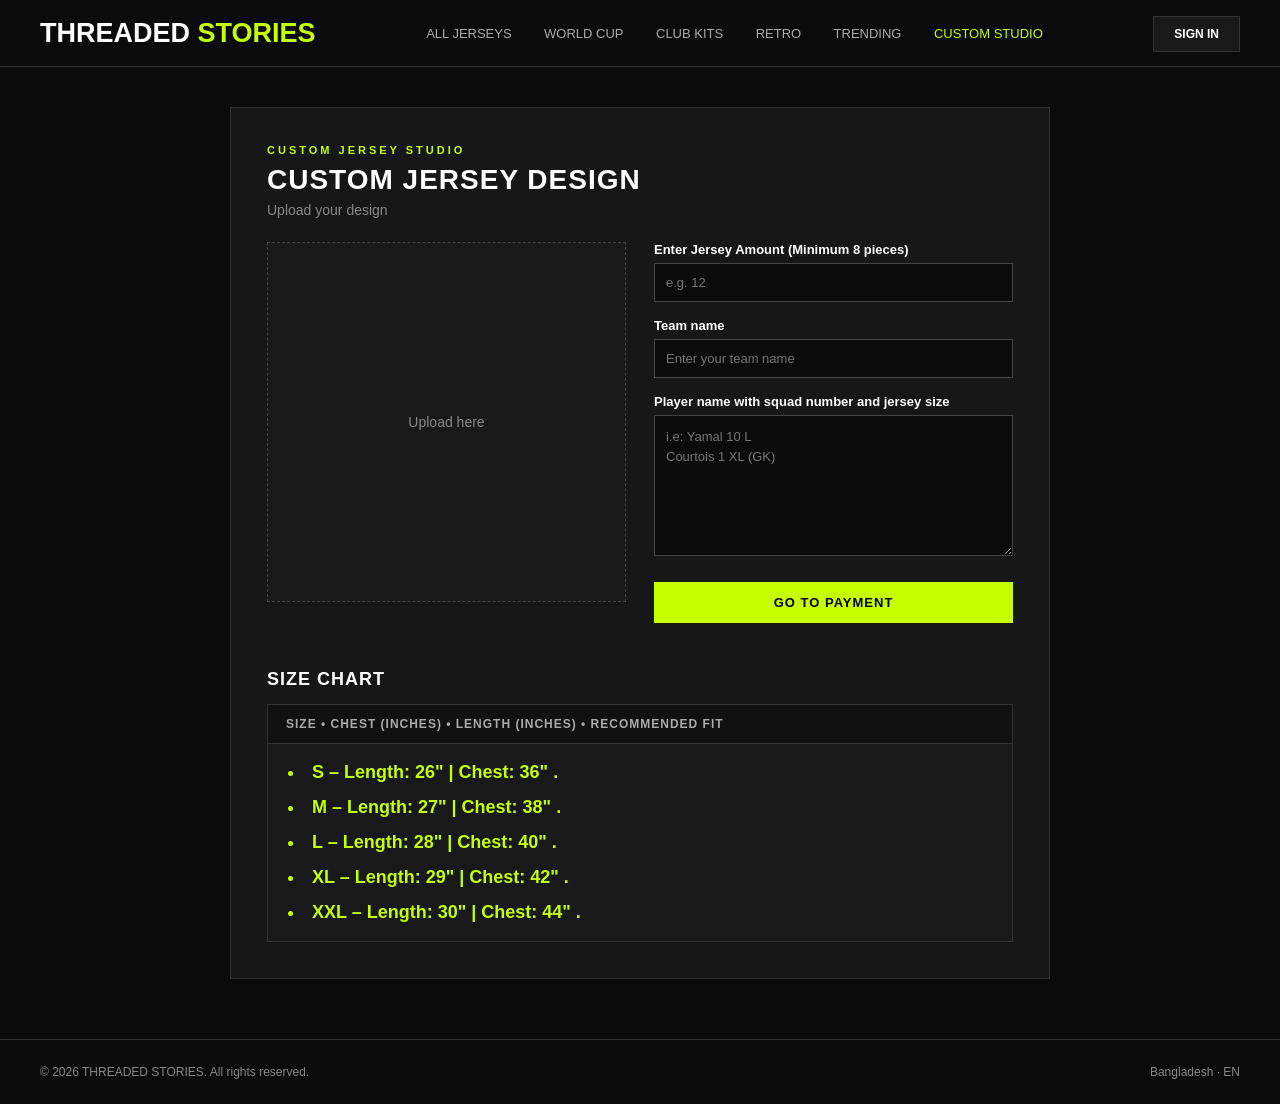
==== Custom Jersey Studio/index.html @ ff3684d8 "Added Custom Jersey Studio with file upload option" ====
<!DOCTYPE html>
<html lang="en">
<head>
  <meta charset="UTF-8">
  <meta name="viewport" content="width=device-width, initial-scale=1.0">
  <title>Threaded Stories — Custom Jersey Studio</title>
  <link rel="stylesheet" href="style.css">
  <link rel="icon" href="../Dashboard/image/mainlogo.webp" type="image/webp">
</head>
<body>

  <!-- Header -->
  <header>
    <h2 class="logo">THREADED<span> STORIES</span></h2>

    <nav>
      <a href="../Dashboard/index.html#products">ALL JERSEYS</a>
      <a href="../Dashboard/index.html#products">WORLD CUP</a>
      <a href="../Dashboard/index.html#products">CLUB KITS</a>
      <a href="../Dashboard/index.html#products">RETRO</a>
      <a href="../Dashboard/index.html#products">TRENDING</a>
      <a href="index.html" class="active-link">CUSTOM STUDIO</a>
    </nav>

    <div class="header-right">
      <a href="../Dashboard/login.html" class="signin-link">SIGN IN</a>
    </div>
  </header>

  <!-- Main Custom Studio Section -->
  <main class="studio-main">
    <section class="studio-card">

      <div class="studio-header">
        <p class="studio-badge">CUSTOM JERSEY STUDIO</p>
        <h1>CUSTOM JERSEY DESIGN</h1>
        <p class="studio-subtitle">Upload your design</p>
      </div>

      <form id="customForm" novalidate>
        <div class="studio-grid">

          <!-- Left Column: Design Upload Box -->
          <div class="upload-column">
            <label for="designUpload" id="uploadBox" class="upload-box">
              <img id="designPreview" src="" alt="Uploaded Jersey Design Preview">
              <span id="uploadPlaceholder">Upload here</span>
            </label>
            <input type="file" id="designUpload" accept="image/*" class="file-input">
            <span class="error" id="uploadError"></span>
          </div>

          <!-- Right Column: Order Form -->
          <div class="form-column">
            <div class="form-group">
              <label for="jerseyAmount">Enter Jersey Amount (Minimum 8 pieces)</label>
              <input type="number" id="jerseyAmount" min="8" placeholder="e.g. 12">
              <span class="error" id="amountError"></span>
            </div>

            <div class="form-group">
              <label for="teamName">Team name</label>
              <input type="text" id="teamName" placeholder="Enter your team name">
              <span class="error" id="teamError"></span>
            </div>

            <div class="form-group">
              <label for="playerList">Player name with squad number and jersey size</label>
              <textarea id="playerList" rows="6" placeholder="i.e: Yamal 10 L&#10;Courtois 1 XL (GK)"></textarea>
              <span class="error" id="playerError"></span>
            </div>

            <button type="submit" class="payment-btn">GO TO PAYMENT</button>
            <p id="formMessage" class="form-message"></p>
          </div>

        </div>
      </form>

      <!-- Size Chart Section -->
      <div class="size-chart-section">
        <h2>SIZE CHART</h2>

        <div class="size-chart-box">
          <div class="size-chart-head">
            SIZE &bull; CHEST (INCHES) &bull; LENGTH (INCHES) &bull; RECOMMENDED FIT
          </div>

          <ul class="size-chart-list">
            <li>S &ndash; Length: 26" | Chest: 36" .</li>
            <li>M &ndash; Length: 27" | Chest: 38" .</li>
            <li>L &ndash; Length: 28" | Chest: 40" .</li>
            <li>XL &ndash; Length: 29" | Chest: 42" .</li>
            <li>XXL &ndash; Length: 30" | Chest: 44" .</li>
          </ul>
        </div>
      </div>

    </section>
  </main>

  <!-- Footer -->
  <div class="copyright">
    &copy; 2026 THREADED STORIES. All rights reserved.
    <span>Bangladesh &middot; EN</span>
  </div>

  <script src="script.js"></script>
</body>
</html>
---- Custom Jersey Studio/style.css ----
/* Starter Reset */
* {
  margin: 0;
  padding: 0;
  box-sizing: border-box;
}

:root {
  --bg-body: #0b0b0b;
  --bg-hero: #111111;
  --bg-card: #171717;
  --bg-surface: #191919;
  --border-dark: #222222;
  --border-subtle: #333333;
  --border-input: #444444;
  --accent-lime: #c6ff00;
  --accent-red: #ff3333;
  --text-primary: #ffffff;
  --text-secondary: #aaaaaa;
  --text-muted: #888888;
}

html {
  scroll-behavior: smooth;
}

body {
  background-color: var(--bg-body);
  color: var(--text-primary);
  font-family: Arial, sans-serif;
}

img {
  max-width: 100%;
}

/* Header */
header {
  height: 67px;
  display: flex;
  align-items: center;
  justify-content: space-between;
  padding-top: 0;
  padding-right: 40px;
  padding-bottom: 0;
  padding-left: 40px;
  border-bottom: 1px solid var(--border-subtle);
  background-color: var(--bg-body);
  position: sticky;
  top: 0;
  z-index: 50;
}

.logo {
  font-size: 27px;
  font-weight: bold;
}

.logo span {
  color: var(--accent-lime);
}

nav a {
  color: var(--text-secondary);
  text-decoration: none;
  margin-top: 0;
  margin-right: 14px;
  margin-bottom: 0;
  margin-left: 14px;
  font-size: 13px;
}

nav a:hover,
nav a.active-link {
  color: var(--accent-lime);
}

.signin-link {
  padding-top: 10px;
  padding-right: 20px;
  padding-bottom: 10px;
  padding-left: 20px;
  border: 1px solid var(--border-subtle);
  background-color: var(--bg-surface);
  color: var(--text-primary);
  text-decoration: none;
  font-size: 12px;
  font-weight: bold;
  cursor: pointer;
}

.signin-link:hover {
  border-color: var(--accent-lime);
  color: var(--accent-lime);
}

/* Main Studio Container */
.studio-main {
  padding-top: 40px;
  padding-right: 24px;
  padding-bottom: 60px;
  padding-left: 24px;
}

.studio-card {
  max-width: 820px;
  margin-top: 0;
  margin-right: auto;
  margin-bottom: 0;
  margin-left: auto;
  background-color: var(--bg-card);
  border: 1px solid var(--border-subtle);
  padding: 36px;
}

.studio-header {
  margin-bottom: 24px;
}

.studio-badge {
  color: var(--accent-lime);
  font-size: 11px;
  font-weight: bold;
  letter-spacing: 3px;
  margin-bottom: 8px;
}

.studio-header h1 {
  font-size: 28px;
  letter-spacing: 1px;
  margin-bottom: 6px;
}

.studio-subtitle {
  color: var(--text-muted);
  font-size: 14px;
}

/* Two-Column Form Grid */
.studio-grid {
  display: grid;
  grid-template-columns: 1fr 1fr;
  gap: 28px;
  margin-bottom: 34px;
}

/* Left Upload Box */
.upload-column {
  display: flex;
  flex-direction: column;
}

.upload-box {
  width: 100%;
  min-height: 360px;
  background-color: var(--bg-surface);
  border: 1px dashed var(--border-input);
  display: flex;
  align-items: center;
  justify-content: center;
  color: var(--text-muted);
  font-size: 14px;
  cursor: pointer;
  overflow: hidden;
  padding: 12px;
}

.upload-box:hover {
  border-color: var(--accent-lime);
  color: var(--accent-lime);
}

#designPreview {
  display: none;
  width: 100%;
  height: 100%;
  object-fit: contain;
}

.file-input {
  display: none;
}

/* Right Form Column */
.form-group {
  margin-bottom: 16px;
}

.form-group label {
  display: block;
  font-size: 13px;
  font-weight: bold;
  color: var(--text-primary);
  margin-bottom: 6px;
}

.form-group input,
.form-group textarea {
  width: 100%;
  background-color: var(--bg-body);
  border: 1px solid var(--border-input);
  color: var(--text-primary);
  padding: 11px;
  font-family: Arial, sans-serif;
  font-size: 13px;
  outline: none;
}

.form-group textarea {
  resize: vertical;
  line-height: 1.5;
}

.form-group input:focus,
.form-group textarea:focus {
  border-color: var(--accent-lime);
}

/* Validation Classes used by JavaScript */
.error {
  display: block;
  color: var(--accent-red);
  font-size: 12px;
  margin-top: 5px;
}

.errorBorder {
  border-color: var(--accent-red);
}

.successBorder {
  border-color: var(--accent-lime);
}

/* Submit Button */
.payment-btn {
  width: 100%;
  padding-top: 13px;
  padding-right: 16px;
  padding-bottom: 13px;
  padding-left: 16px;
  border: none;
  background-color: var(--accent-lime);
  color: #000000;
  font-size: 13px;
  font-weight: bold;
  letter-spacing: 1px;
  cursor: pointer;
  margin-top: 6px;
}

.payment-btn:hover {
  opacity: 0.9;
}

.form-message {
  margin-top: 12px;
  font-size: 13px;
  color: var(--accent-lime);
}

/* Size Chart */
.size-chart-section h2 {
  font-size: 18px;
  letter-spacing: 1px;
  margin-bottom: 14px;
}

.size-chart-box {
  background-color: var(--bg-surface);
  border: 1px solid var(--border-subtle);
}

.size-chart-head {
  background-color: var(--bg-hero);
  border-bottom: 1px solid var(--border-subtle);
  padding-top: 12px;
  padding-right: 18px;
  padding-bottom: 12px;
  padding-left: 18px;
  font-size: 12px;
  font-weight: bold;
  letter-spacing: 1px;
  color: var(--text-secondary);
}

.size-chart-list {
  list-style-position: inside;
  padding-top: 18px;
  padding-right: 20px;
  padding-bottom: 18px;
  padding-left: 20px;
}

.size-chart-list li {
  color: var(--accent-lime);
  font-size: 18px;
  font-weight: bold;
  margin-bottom: 14px;
}

.size-chart-list li:last-child {
  margin-bottom: 0;
}

/* Footer Copyright */
.copyright {
  padding-top: 25px;
  padding-right: 40px;
  padding-bottom: 25px;
  padding-left: 40px;
  border-top: 1px solid var(--border-subtle);
  color: var(--text-muted);
  font-size: 12px;
  display: flex;
  justify-content: space-between;
}

/* Responsive Design */
@media (max-width: 768px) {
  header {
    padding: 15px;
    height: auto;
    flex-wrap: wrap;
    gap: 15px;
  }

  nav {
    display: none;
  }

  .studio-card {
    padding: 20px;
  }

  .studio-grid {
    grid-template-columns: 1fr;
  }

  .upload-box {
    min-height: 240px;
  }

  .size-chart-list li {
    font-size: 15px;
  }
}
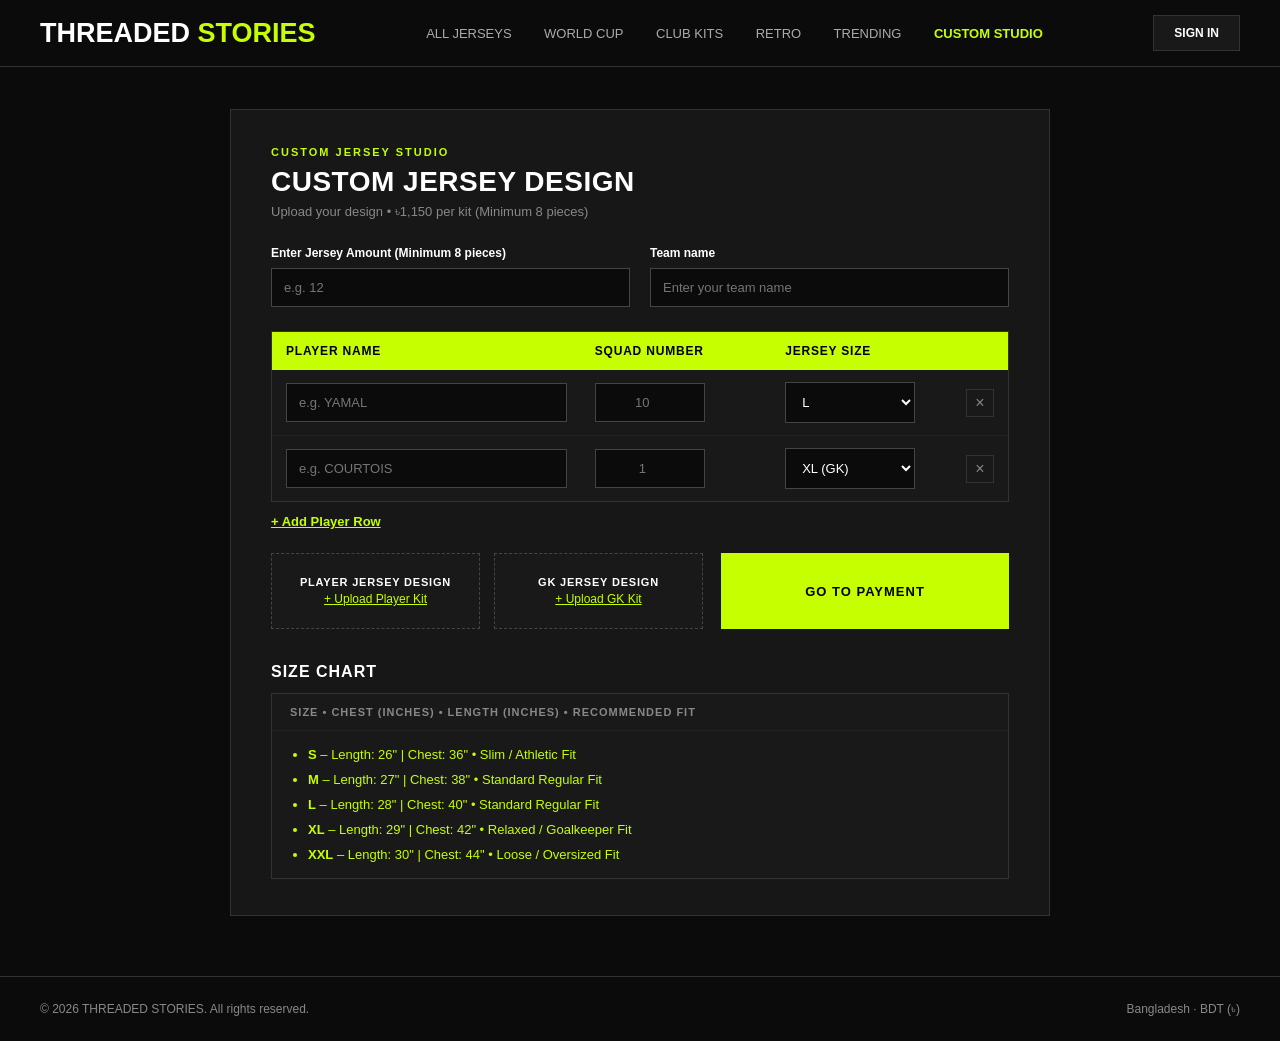
==== commit 30bc2d97: "Update Custom Jersey Studio" ====
--- a/Custom Jersey Studio/index.html
+++ b/Custom Jersey Studio/index.html
@@ -5,13 +5,13 @@
   <meta name="viewport" content="width=device-width, initial-scale=1.0">
   <title>Threaded Stories — Custom Jersey Studio</title>
   <link rel="stylesheet" href="style.css">
-  <link rel="icon" href="../Dashboard/image/mainlogo.webp" type="image/webp">
+  <link rel="icon" href="../Dashboard/mainlogo.webp" type="image/webp">
 </head>
 <body>
 
-  <!-- Header -->
+  <!-- Top Storefront Header -->
   <header>
-    <h2 class="logo">THREADED<span> STORIES</span></h2>
+    <h2 class="logo"><a href="../Dashboard/index.html">THREADED<span> STORIES</span></a></h2>
 
     <nav>
       <a href="../Dashboard/index.html#products">ALL JERSEYS</a>
@@ -19,7 +19,7 @@
       <a href="../Dashboard/index.html#products">CLUB KITS</a>
       <a href="../Dashboard/index.html#products">RETRO</a>
       <a href="../Dashboard/index.html#products">TRENDING</a>
-      <a href="index.html" class="active-link">CUSTOM STUDIO</a>
+      <a href="index.html" class="active-nav">CUSTOM STUDIO</a>
     </nav>
 
     <div class="header-right">
@@ -27,82 +27,154 @@
     </div>
   </header>
 
-  <!-- Main Custom Studio Section -->
-  <main class="studio-main">
-    <section class="studio-card">
+  <!-- Main Custom Jersey Studio Container -->
+  <main class="studio-wrapper">
+    <div class="studio-card">
 
-      <div class="studio-header">
-        <p class="studio-badge">CUSTOM JERSEY STUDIO</p>
-        <h1>CUSTOM JERSEY DESIGN</h1>
-        <p class="studio-subtitle">Upload your design</p>
-      </div>
+      <small class="studio-eyebrow">CUSTOM JERSEY STUDIO</small>
+      <h1 class="studio-title">CUSTOM JERSEY DESIGN</h1>
+      <p class="studio-subtitle">Upload your design &bull; &#2547;1,150 per kit (Minimum 8 pieces)</p>
 
-      <form id="customForm" novalidate>
-        <div class="studio-grid">
+      <form id="customStudioForm" novalidate>
 
-          <!-- Left Column: Design Upload Box -->
-          <div class="upload-column">
-            <label for="designUpload" id="uploadBox" class="upload-box">
-              <img id="designPreview" src="" alt="Uploaded Jersey Design Preview">
-              <span id="uploadPlaceholder">Upload here</span>
-            </label>
-            <input type="file" id="designUpload" accept="image/*" class="file-input">
-            <span class="error" id="uploadError"></span>
+        <!-- Top Two Inputs: Jersey Amount & Team Name -->
+        <div class="top-meta-grid">
+          <div class="field-block">
+            <label for="jerseyAmount">Enter Jersey Amount (Minimum 8 pieces)</label>
+            <input type="number" id="jerseyAmount" min="8" placeholder="e.g. 12" class="ts-input">
           </div>
 
-          <!-- Right Column: Order Form -->
-          <div class="form-column">
-            <div class="form-group">
-              <label for="jerseyAmount">Enter Jersey Amount (Minimum 8 pieces)</label>
-              <input type="number" id="jerseyAmount" min="8" placeholder="e.g. 12">
-              <span class="error" id="amountError"></span>
-            </div>
+          <div class="field-block">
+            <label for="teamNameInput">Team name</label>
+            <input type="text" id="teamNameInput" placeholder="Enter your team name" class="ts-input">
+          </div>
+        </div>
 
-            <div class="form-group">
-              <label for="teamName">Team name</label>
-              <input type="text" id="teamName" placeholder="Enter your team name">
-              <span class="error" id="teamError"></span>
-            </div>
+        <!-- Player Roster Table -->
+        <div class="roster-table-wrap">
+          <table class="roster-table">
+            <thead>
+              <tr>
+                <th>PLAYER NAME</th>
+                <th>SQUAD NUMBER</th>
+                <th>JERSEY SIZE</th>
+                <th class="action-col"></th>
+              </tr>
+            </thead>
+            <tbody id="rosterTableBody">
+              <tr>
+                <td>
+                  <input type="text" class="ts-input player-name-input" placeholder="e.g. YAMAL">
+                </td>
+                <td>
+                  <input type="number" class="ts-input squad-num-input" min="0" max="99" placeholder="10">
+                </td>
+                <td>
+                  <select class="ts-input size-select-input">
+                    <option value="S">S</option>
+                    <option value="M">M</option>
+                    <option value="L" selected>L</option>
+                    <option value="XL">XL</option>
+                    <option value="XXL">XXL</option>
+                    <option value="S (GK)">S (GK)</option>
+                    <option value="M (GK)">M (GK)</option>
+                    <option value="L (GK)">L (GK)</option>
+                    <option value="XL (GK)">XL (GK)</option>
+                    <option value="XXL (GK)">XXL (GK)</option>
+                  </select>
+                </td>
+                <td class="action-col">
+                  <button type="button" class="remove-row-btn" title="Remove row">&times;</button>
+                </td>
+              </tr>
 
-            <div class="form-group">
-              <label for="playerList">Player name with squad number and jersey size</label>
-              <textarea id="playerList" rows="6" placeholder="i.e: Yamal 10 L&#10;Courtois 1 XL (GK)"></textarea>
-              <span class="error" id="playerError"></span>
-            </div>
+              <tr>
+                <td>
+                  <input type="text" class="ts-input player-name-input" placeholder="e.g. COURTOIS">
+                </td>
+                <td>
+                  <input type="number" class="ts-input squad-num-input" min="0" max="99" placeholder="1">
+                </td>
+                <td>
+                  <select class="ts-input size-select-input">
+                    <option value="S">S</option>
+                    <option value="M">M</option>
+                    <option value="L">L</option>
+                    <option value="XL">XL</option>
+                    <option value="XXL">XXL</option>
+                    <option value="S (GK)">S (GK)</option>
+                    <option value="M (GK)">M (GK)</option>
+                    <option value="L (GK)">L (GK)</option>
+                    <option value="XL (GK)" selected>XL (GK)</option>
+                    <option value="XXL (GK)">XXL (GK)</option>
+                  </select>
+                </td>
+                <td class="action-col">
+                  <button type="button" class="remove-row-btn" title="Remove row">&times;</button>
+                </td>
+              </tr>
+            </tbody>
+          </table>
+        </div>
 
-            <button type="submit" class="payment-btn">GO TO PAYMENT</button>
-            <p id="formMessage" class="form-message"></p>
+        <button type="button" id="addPlayerRowBtn" class="add-row-link">+ Add Player Row</button>
+
+        <!-- Bottom Row: Separate Player & GK Jersey Design Uploads + GO TO PAYMENT -->
+        <div class="bottom-upload-action-row">
+          <div class="dual-upload-group">
+
+            <!-- Left: Player Jersey Design -->
+            <label for="playerKitUpload" class="design-dropzone">
+              <img id="playerKitPreview" src="" alt="Player Jersey Design Preview">
+              <div id="playerKitPlaceholder" class="dropzone-text">
+                <strong>PLAYER JERSEY DESIGN</strong>
+                <span>+ Upload Player Kit</span>
+              </div>
+            </label>
+            <input type="file" id="playerKitUpload" accept="image/*" style="display: none;">
+
+            <!-- Right: GK Jersey Design -->
+            <label for="gkKitUpload" class="design-dropzone">
+              <img id="gkKitPreview" src="" alt="GK Jersey Design Preview">
+              <div id="gkKitPlaceholder" class="dropzone-text">
+                <strong>GK JERSEY DESIGN</strong>
+                <span>+ Upload GK Kit</span>
+              </div>
+            </label>
+            <input type="file" id="gkKitUpload" accept="image/*" style="display: none;">
+
           </div>
 
+          <button type="submit" class="payment-btn">GO TO PAYMENT</button>
         </div>
+
+        <p id="studioFeedback" class="feedback-msg"></p>
       </form>
 
       <!-- Size Chart Section -->
-      <div class="size-chart-section">
-        <h2>SIZE CHART</h2>
-
+      <section class="size-chart-section">
+        <h3>SIZE CHART</h3>
         <div class="size-chart-box">
-          <div class="size-chart-head">
+          <div class="size-chart-header">
             SIZE &bull; CHEST (INCHES) &bull; LENGTH (INCHES) &bull; RECOMMENDED FIT
           </div>
-
           <ul class="size-chart-list">
-            <li>S &ndash; Length: 26" | Chest: 36" .</li>
-            <li>M &ndash; Length: 27" | Chest: 38" .</li>
-            <li>L &ndash; Length: 28" | Chest: 40" .</li>
-            <li>XL &ndash; Length: 29" | Chest: 42" .</li>
-            <li>XXL &ndash; Length: 30" | Chest: 44" .</li>
+            <li><strong>S</strong> &ndash; Length: 26&quot; | Chest: 36&quot; &bull; Slim / Athletic Fit</li>
+            <li><strong>M</strong> &ndash; Length: 27&quot; | Chest: 38&quot; &bull; Standard Regular Fit</li>
+            <li><strong>L</strong> &ndash; Length: 28&quot; | Chest: 40&quot; &bull; Standard Regular Fit</li>
+            <li><strong>XL</strong> &ndash; Length: 29&quot; | Chest: 42&quot; &bull; Relaxed / Goalkeeper Fit</li>
+            <li><strong>XXL</strong> &ndash; Length: 30&quot; | Chest: 44&quot; &bull; Loose / Oversized Fit</li>
           </ul>
         </div>
-      </div>
+      </section>
 
-    </section>
+    </div>
   </main>
 
   <!-- Footer -->
   <div class="copyright">
     &copy; 2026 THREADED STORIES. All rights reserved.
-    <span>Bangladesh &middot; EN</span>
+    <span>Bangladesh &middot; BDT (&#2547;)</span>
   </div>
 
   <script src="script.js"></script>
--- a/Custom Jersey Studio/style.css
+++ b/Custom Jersey Studio/style.css
@@ -1,4 +1,4 @@
-/* Starter Reset */
+/* Reset & Threaded Stories Design Tokens */
 * {
   margin: 0;
   padding: 0;
@@ -20,30 +20,19 @@
   --text-muted: #888888;
 }
 
-html {
-  scroll-behavior: smooth;
-}
-
 body {
   background-color: var(--bg-body);
   color: var(--text-primary);
   font-family: Arial, sans-serif;
 }
 
-img {
-  max-width: 100%;
-}
-
-/* Header */
+/* Top Storefront Header */
 header {
   height: 67px;
   display: flex;
   align-items: center;
   justify-content: space-between;
-  padding-top: 0;
-  padding-right: 40px;
-  padding-bottom: 0;
-  padding-left: 40px;
+  padding: 0 40px;
   border-bottom: 1px solid var(--border-subtle);
   background-color: var(--bg-body);
   position: sticky;
@@ -56,6 +45,11 @@
   font-weight: bold;
 }
 
+.logo a {
+  color: var(--text-primary);
+  text-decoration: none;
+}
+
 .logo span {
   color: var(--accent-lime);
 }
@@ -63,30 +57,30 @@
 nav a {
   color: var(--text-secondary);
   text-decoration: none;
-  margin-top: 0;
-  margin-right: 14px;
-  margin-bottom: 0;
-  margin-left: 14px;
+  margin: 0 14px;
   font-size: 13px;
 }
 
 nav a:hover,
-nav a.active-link {
-  color: var(--accent-lime);
+nav a.active-nav {
+  color: var(--accent-lime);
+  font-weight: bold;
+}
+
+.header-right {
+  display: flex;
+  align-items: center;
+  justify-content: flex-end;
 }
 
 .signin-link {
-  padding-top: 10px;
-  padding-right: 20px;
-  padding-bottom: 10px;
-  padding-left: 20px;
+  padding: 10px 20px;
   border: 1px solid var(--border-subtle);
   background-color: var(--bg-surface);
   color: var(--text-primary);
   text-decoration: none;
   font-size: 12px;
   font-weight: bold;
-  cursor: pointer;
 }
 
 .signin-link:hover {
@@ -94,176 +88,243 @@
   color: var(--accent-lime);
 }
 
-/* Main Studio Container */
-.studio-main {
-  padding-top: 40px;
-  padding-right: 24px;
-  padding-bottom: 60px;
-  padding-left: 24px;
+/* Centered Studio Card */
+.studio-wrapper {
+  padding: 42px 20px 60px 20px;
+  display: flex;
+  justify-content: center;
 }
 
 .studio-card {
+  width: 100%;
   max-width: 820px;
-  margin-top: 0;
-  margin-right: auto;
-  margin-bottom: 0;
-  margin-left: auto;
   background-color: var(--bg-card);
   border: 1px solid var(--border-subtle);
-  padding: 36px;
-}
-
-.studio-header {
-  margin-bottom: 24px;
-}
-
-.studio-badge {
-  color: var(--accent-lime);
+  padding: 36px 40px;
+}
+
+.studio-eyebrow {
+  display: block;
   font-size: 11px;
   font-weight: bold;
-  letter-spacing: 3px;
+  letter-spacing: 2px;
+  color: var(--accent-lime);
   margin-bottom: 8px;
 }
 
-.studio-header h1 {
+.studio-title {
   font-size: 28px;
-  letter-spacing: 1px;
+  font-weight: bold;
+  letter-spacing: 0.5px;
   margin-bottom: 6px;
 }
 
 .studio-subtitle {
+  font-size: 13px;
   color: var(--text-muted);
-  font-size: 14px;
-}
-
-/* Two-Column Form Grid */
-.studio-grid {
+  margin-bottom: 26px;
+}
+
+/* Top Two Inputs */
+.top-meta-grid {
   display: grid;
   grid-template-columns: 1fr 1fr;
-  gap: 28px;
-  margin-bottom: 34px;
-}
-
-/* Left Upload Box */
-.upload-column {
-  display: flex;
-  flex-direction: column;
-}
-
-.upload-box {
-  width: 100%;
-  min-height: 360px;
+  gap: 20px;
+  margin-bottom: 24px;
+}
+
+.field-block label {
+  display: block;
+  font-size: 12px;
+  font-weight: bold;
+  color: var(--text-primary);
+  margin-bottom: 8px;
+}
+
+.ts-input {
+  width: 100%;
+  background-color: var(--bg-body);
+  border: 1px solid var(--border-input);
+  color: var(--text-primary);
+  padding: 11px 12px;
+  font-family: Arial, sans-serif;
+  font-size: 13px;
+  outline: none;
+}
+
+.ts-input:focus {
+  border-color: var(--accent-lime);
+}
+
+/* Player Roster Table */
+.roster-table-wrap {
+  width: 100%;
+  overflow-x: auto;
+  border: 1px solid var(--border-subtle);
+}
+
+.roster-table {
+  width: 100%;
+  border-collapse: collapse;
+  background-color: var(--bg-surface);
+}
+
+.roster-table thead th {
+  background-color: var(--accent-lime);
+  color: #000000;
+  text-align: left;
+  padding: 12px 14px;
+  font-size: 12px;
+  font-weight: bold;
+  letter-spacing: 0.8px;
+}
+
+.roster-table tbody td {
+  padding: 12px 14px;
+  border-bottom: 1px solid var(--border-dark);
+  vertical-align: middle;
+}
+
+.roster-table tbody tr:last-child td {
+  border-bottom: none;
+}
+
+.squad-num-input {
+  max-width: 110px;
+  text-align: center;
+}
+
+.size-select-input {
+  max-width: 130px;
+  cursor: pointer;
+}
+
+.action-col {
+  width: 44px;
+  text-align: center;
+}
+
+.remove-row-btn {
+  background: none;
+  border: 1px solid var(--border-subtle);
+  color: var(--text-muted);
+  width: 28px;
+  height: 28px;
+  font-size: 16px;
+  cursor: pointer;
+}
+
+.remove-row-btn:hover {
+  border-color: var(--accent-red);
+  color: var(--accent-red);
+}
+
+.add-row-link {
+  display: inline-block;
+  margin-top: 12px;
+  margin-bottom: 24px;
+  background: none;
+  border: none;
+  color: var(--accent-lime);
+  font-size: 13px;
+  font-weight: bold;
+  text-decoration: underline;
+  cursor: pointer;
+}
+
+.add-row-link:hover {
+  opacity: 0.85;
+}
+
+/* Separate Player & GK Design Upload Boxes + Payment Button */
+.bottom-upload-action-row {
+  display: grid;
+  grid-template-columns: 1.5fr 1fr;
+  gap: 18px;
+  align-items: stretch;
+}
+
+.dual-upload-group {
+  display: grid;
+  grid-template-columns: 1fr 1fr;
+  gap: 14px;
+}
+
+.design-dropzone {
+  min-height: 76px;
   background-color: var(--bg-surface);
   border: 1px dashed var(--border-input);
   display: flex;
   align-items: center;
   justify-content: center;
-  color: var(--text-muted);
-  font-size: 14px;
+  padding: 10px;
+  text-align: center;
   cursor: pointer;
   overflow: hidden;
-  padding: 12px;
-}
-
-.upload-box:hover {
+}
+
+.design-dropzone:hover {
   border-color: var(--accent-lime);
-  color: var(--accent-lime);
-}
-
-#designPreview {
+}
+
+.dropzone-text {
+  display: flex;
+  flex-direction: column;
+  gap: 4px;
+}
+
+.dropzone-text strong {
+  font-size: 11px;
+  letter-spacing: 0.8px;
+  color: var(--text-primary);
+}
+
+.dropzone-text span {
+  font-size: 12px;
+  color: var(--accent-lime);
+  text-decoration: underline;
+}
+
+#playerKitPreview,
+#gkKitPreview {
   display: none;
-  width: 100%;
-  height: 100%;
+  max-height: 58px;
+  width: auto;
   object-fit: contain;
 }
 
-.file-input {
-  display: none;
-}
-
-/* Right Form Column */
-.form-group {
-  margin-bottom: 16px;
-}
-
-.form-group label {
-  display: block;
-  font-size: 13px;
-  font-weight: bold;
-  color: var(--text-primary);
-  margin-bottom: 6px;
-}
-
-.form-group input,
-.form-group textarea {
-  width: 100%;
-  background-color: var(--bg-body);
-  border: 1px solid var(--border-input);
-  color: var(--text-primary);
-  padding: 11px;
-  font-family: Arial, sans-serif;
-  font-size: 13px;
-  outline: none;
-}
-
-.form-group textarea {
-  resize: vertical;
-  line-height: 1.5;
-}
-
-.form-group input:focus,
-.form-group textarea:focus {
-  border-color: var(--accent-lime);
-}
-
-/* Validation Classes used by JavaScript */
-.error {
-  display: block;
+.payment-btn {
+  width: 100%;
+  min-height: 76px;
+  background-color: var(--accent-lime);
+  border: none;
+  color: #000000;
+  font-size: 13px;
+  font-weight: bold;
+  letter-spacing: 1px;
+  cursor: pointer;
+}
+
+.payment-btn:hover {
+  opacity: 0.92;
+}
+
+.feedback-msg {
+  margin-top: 14px;
+  font-size: 13px;
+  font-weight: bold;
   color: var(--accent-red);
-  font-size: 12px;
-  margin-top: 5px;
-}
-
-.errorBorder {
-  border-color: var(--accent-red);
-}
-
-.successBorder {
-  border-color: var(--accent-lime);
-}
-
-/* Submit Button */
-.payment-btn {
-  width: 100%;
-  padding-top: 13px;
-  padding-right: 16px;
-  padding-bottom: 13px;
-  padding-left: 16px;
-  border: none;
-  background-color: var(--accent-lime);
-  color: #000000;
-  font-size: 13px;
-  font-weight: bold;
+}
+
+/* Size Chart */
+.size-chart-section {
+  margin-top: 34px;
+}
+
+.size-chart-section h3 {
+  font-size: 16px;
   letter-spacing: 1px;
-  cursor: pointer;
-  margin-top: 6px;
-}
-
-.payment-btn:hover {
-  opacity: 0.9;
-}
-
-.form-message {
-  margin-top: 12px;
-  font-size: 13px;
-  color: var(--accent-lime);
-}
-
-/* Size Chart */
-.size-chart-section h2 {
-  font-size: 18px;
-  letter-spacing: 1px;
-  margin-bottom: 14px;
+  margin-bottom: 12px;
 }
 
 .size-chart-box {
@@ -271,44 +332,32 @@
   border: 1px solid var(--border-subtle);
 }
 
-.size-chart-head {
-  background-color: var(--bg-hero);
-  border-bottom: 1px solid var(--border-subtle);
-  padding-top: 12px;
-  padding-right: 18px;
-  padding-bottom: 12px;
-  padding-left: 18px;
-  font-size: 12px;
+.size-chart-header {
+  padding: 12px 18px;
+  border-bottom: 1px solid var(--border-dark);
+  font-size: 11px;
   font-weight: bold;
   letter-spacing: 1px;
-  color: var(--text-secondary);
+  color: var(--text-muted);
 }
 
 .size-chart-list {
-  list-style-position: inside;
-  padding-top: 18px;
-  padding-right: 20px;
-  padding-bottom: 18px;
-  padding-left: 20px;
-}
-
-.size-chart-list li {
-  color: var(--accent-lime);
-  font-size: 18px;
-  font-weight: bold;
-  margin-bottom: 14px;
-}
-
-.size-chart-list li:last-child {
-  margin-bottom: 0;
-}
-
-/* Footer Copyright */
+  list-style: disc;
+  padding: 16px 18px 16px 36px;
+  display: flex;
+  flex-direction: column;
+  gap: 10px;
+  font-size: 13px;
+  color: var(--accent-lime);
+}
+
+.size-chart-list li strong {
+  color: var(--accent-lime);
+}
+
+/* Footer */
 .copyright {
-  padding-top: 25px;
-  padding-right: 40px;
-  padding-bottom: 25px;
-  padding-left: 40px;
+  padding: 25px 40px;
   border-top: 1px solid var(--border-subtle);
   color: var(--text-muted);
   font-size: 12px;
@@ -316,13 +365,9 @@
   justify-content: space-between;
 }
 
-/* Responsive Design */
-@media (max-width: 768px) {
+@media (max-width: 780px) {
   header {
-    padding: 15px;
-    height: auto;
-    flex-wrap: wrap;
-    gap: 15px;
+    padding: 0 20px;
   }
 
   nav {
@@ -330,18 +375,12 @@
   }
 
   .studio-card {
-    padding: 20px;
+    padding: 24px 18px;
   }
 
-  .studio-grid {
+  .top-meta-grid,
+  .bottom-upload-action-row,
+  .dual-upload-group {
     grid-template-columns: 1fr;
   }
-
-  .upload-box {
-    min-height: 240px;
-  }
-
-  .size-chart-list li {
-    font-size: 15px;
-  }
 }
